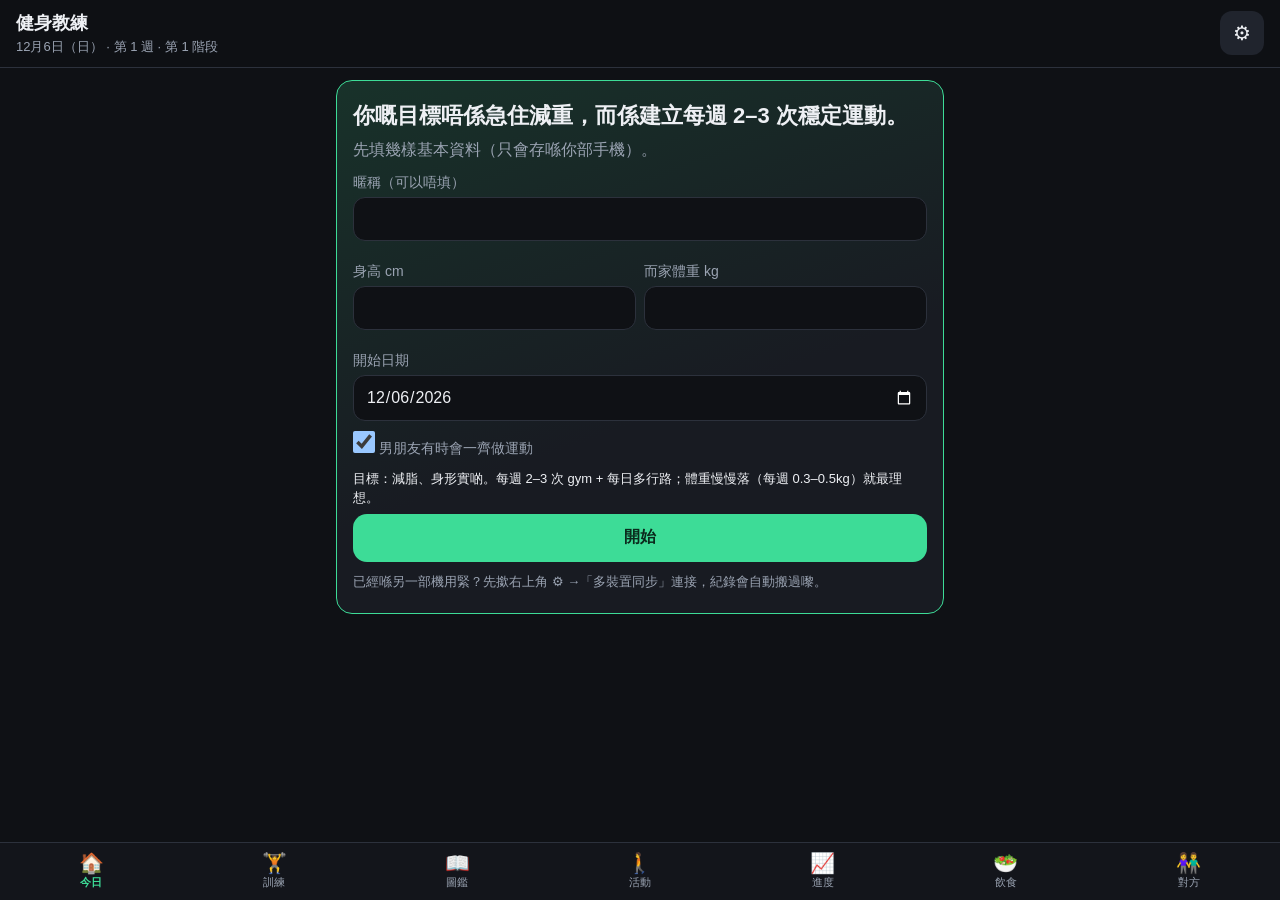
==== her/index.html @ ca99d27f "v1.9.0: girlfriend page (her/), partner view, together flag, cardio/warm-up machine choice, swap sam" ====
<!doctype html>
<html lang="zh-Hant-HK">
<head>
<meta charset="utf-8">
<base href="../">
<meta name="viewport" content="width=device-width, initial-scale=1, viewport-fit=cover">
<meta name="theme-color" content="#0f1115">
<meta name="apple-mobile-web-app-capable" content="yes">
<meta name="mobile-web-app-capable" content="yes">
<meta name="apple-mobile-web-app-status-bar-style" content="black-translucent">
<meta name="apple-mobile-web-app-title" content="健身教練">
<title>健身教練</title>
<link rel="manifest" href="her/manifest.webmanifest">
<link rel="icon" href="icons/icon.svg" type="image/svg+xml">
<link rel="apple-touch-icon" href="icons/icon-180.png">
<link rel="stylesheet" href="css/style.css">
</head>
<body>
<header class="top">
  <div>
    <div class="top-title" id="topTitle">健身教練</div>
    <div class="top-sub" id="topSub"></div>
  </div>
  <button class="icon-btn" data-act="openSettings" aria-label="設定">⚙︎</button>
</header>

<main id="app"></main>

<div id="timer" class="timer hidden">
  <div class="timer-label">休息</div>
  <div class="timer-time" id="timerTime">0:00</div>
  <button class="btn sm ghost" data-act="timerAdd" data-s="-15">−15</button>
  <button class="btn sm ghost" data-act="timerAdd" data-s="15">+15</button>
  <button class="btn sm" data-act="timerStop">跳過</button>
</div>

<nav class="tabs">
  <button data-tab="today" class="tab"><span>🏠</span>今日</button>
  <button data-tab="train" class="tab"><span>🏋️</span>訓練</button>
  <button data-tab="library" class="tab"><span>📖</span>圖鑑</button>
  <button data-tab="activity" class="tab"><span>🚶</span>活動</button>
  <button data-tab="progress" class="tab"><span>📈</span>進度</button>
  <button data-tab="food" class="tab"><span>🥗</span>飲食</button>
  <button data-tab="partner" class="tab"><span>👫</span>對方</button>
</nav>

<div id="modal" class="modal hidden" role="dialog" aria-modal="true">
  <div class="modal-box" id="modalBox"></div>
</div>
<div id="toast" class="toast hidden"></div>

<script>window.FC_USER = 'her';</script>
<script src="js/config.js"></script>
<script src="js/library.js"></script>
<script src="js/app.js"></script>
</body>
</html>
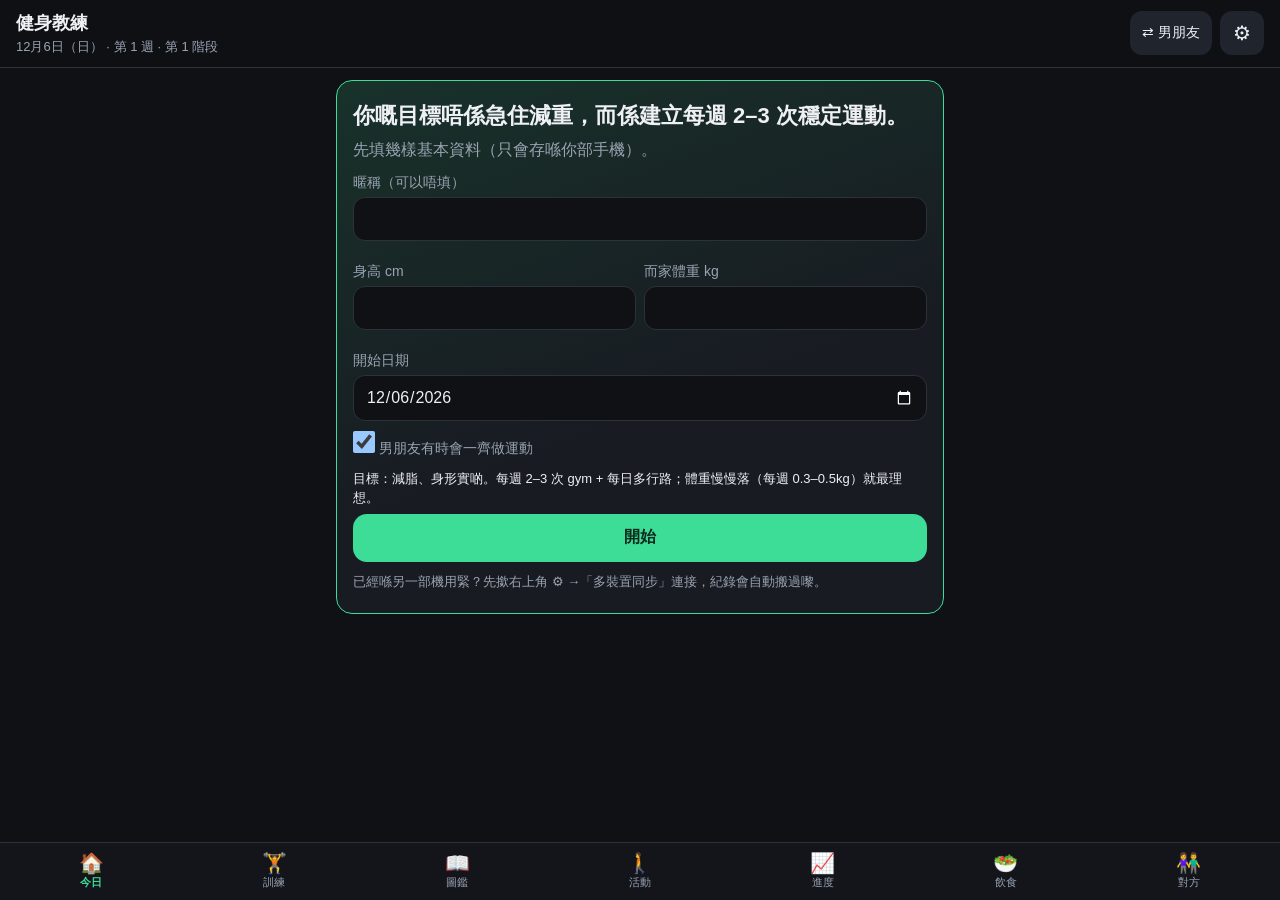
==== commit a868efe2: "v1.10.0: header switch button between both pages, sync before switching, shared token on same device" ====
--- a/her/index.html
+++ b/her/index.html
@@ -21,7 +21,8 @@
     <div class="top-title" id="topTitle">健身教練</div>
     <div class="top-sub" id="topSub"></div>
   </div>
-  <button class="icon-btn" data-act="openSettings" aria-label="設定">⚙︎</button>
+  <div class="row" style="gap:8px;flex-wrap:nowrap"><button class="switch-btn" data-act="switchUser" id="switchBtn">👫</button>
+  <button class="icon-btn" data-act="openSettings" aria-label="設定">⚙︎</button></div>
 </header>
 
 <main id="app"></main>
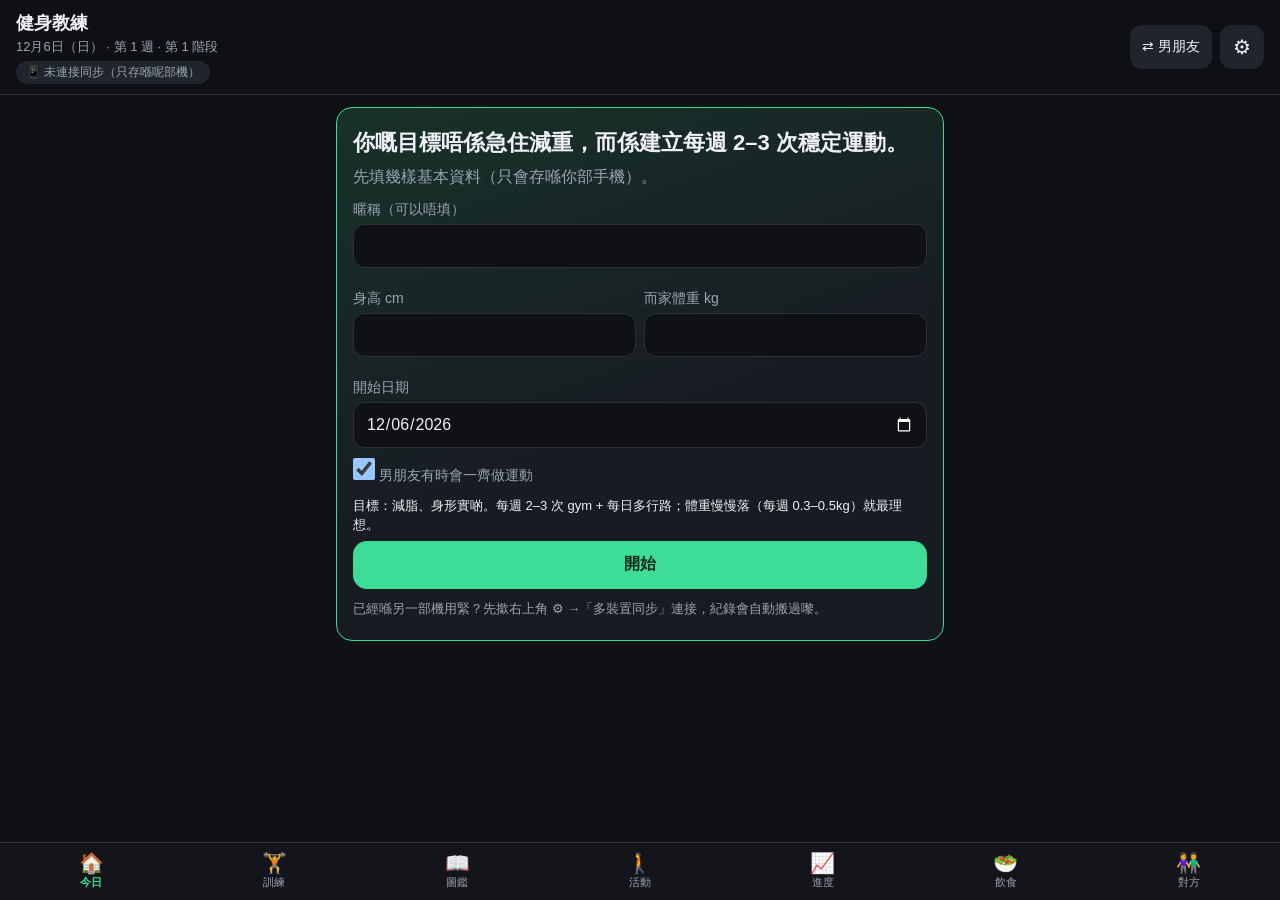
==== commit 02db69eb: "v1.10.1: sync status pill, nickname titles and switch button Co-Authored-By: Claude Opus 5.5 <norepl" ====
--- a/her/index.html
+++ b/her/index.html
@@ -20,6 +20,7 @@
   <div>
     <div class="top-title" id="topTitle">健身教練</div>
     <div class="top-sub" id="topSub"></div>
+    <button class="sync-pill" id="syncPill" data-act="syncNowBtn"></button>
   </div>
   <div class="row" style="gap:8px;flex-wrap:nowrap"><button class="switch-btn" data-act="switchUser" id="switchBtn">👫</button>
   <button class="icon-btn" data-act="openSettings" aria-label="設定">⚙︎</button></div>
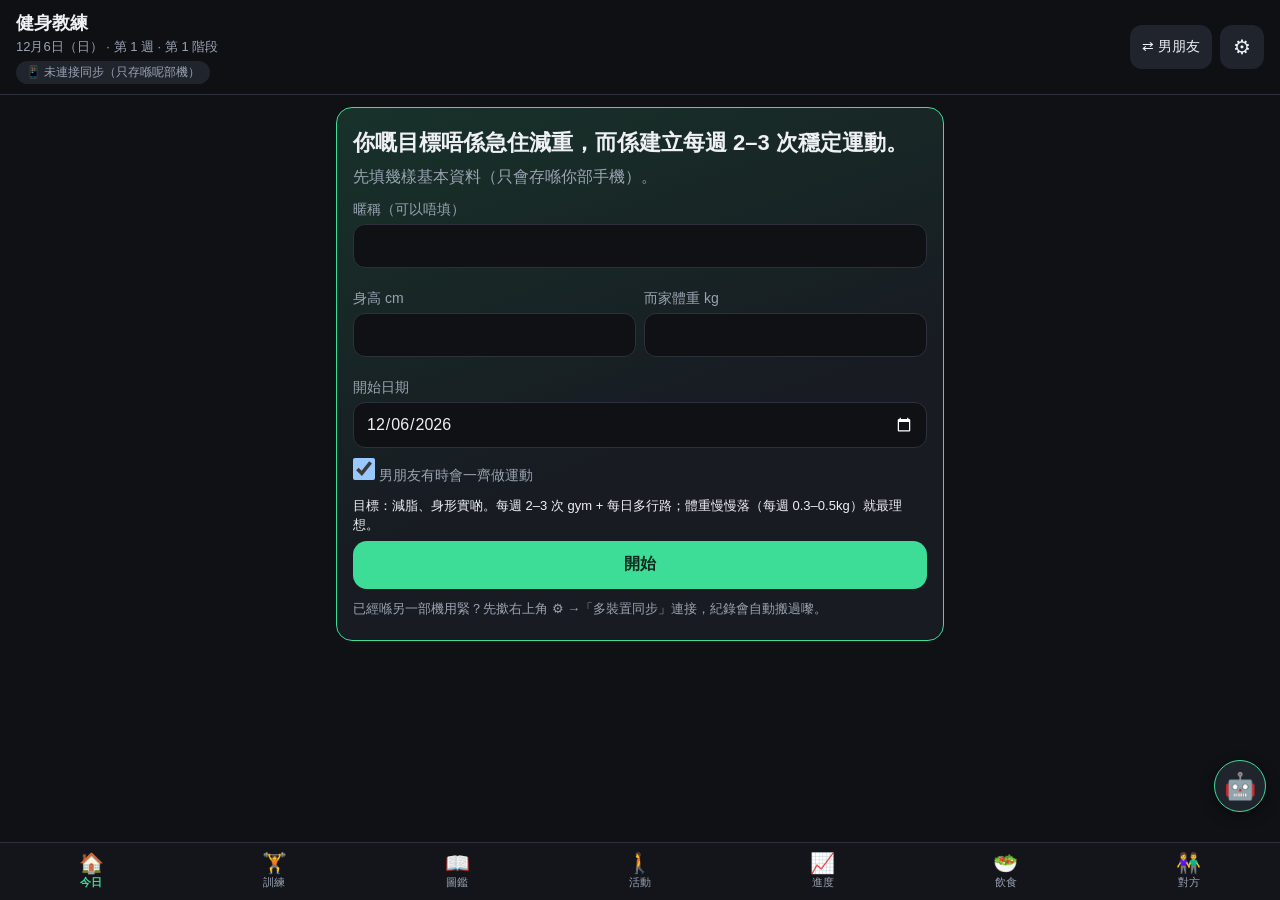
==== commit 6fa63be0: "v1.20.0: home gym preset (2x10kg dumbbells), floating AI chat - First run adds a "屋企" gym with dumbb" ====
--- a/her/index.html
+++ b/her/index.html
@@ -36,6 +36,7 @@
   <button class="btn sm" data-act="timerStop">跳過</button>
 </div>
 
+<button id="aiFab" class="fab" data-act="aiOpen" aria-label="問 AI">🤖</button>
 <nav class="tabs">
   <button data-tab="today" class="tab"><span>🏠</span>今日</button>
   <button data-tab="train" class="tab"><span>🏋️</span>訓練</button>
